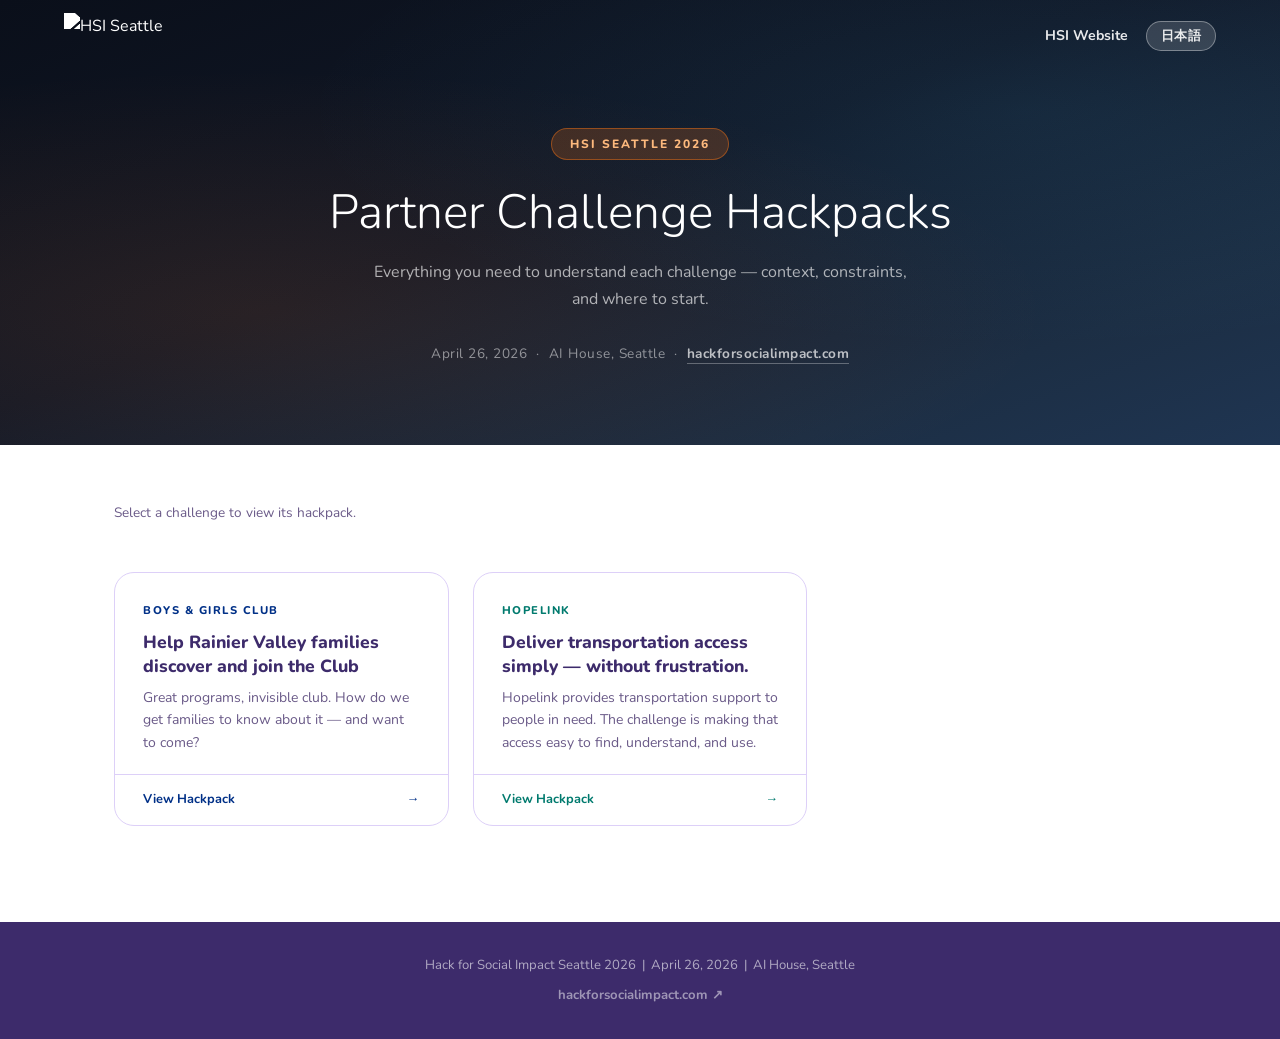
==== index.html @ 0d3e87d2 "Fix lang span visibility in card footer overridden by span selector Co-Authored-By: Claude Sonnet 4." ====
<!DOCTYPE html>
<html lang="en">
<head>
  <meta charset="UTF-8">
  <meta name="viewport" content="width=device-width, initial-scale=1.0">
  <title>Hackpacks | HSI Seattle 2026</title>
  <meta name="description" content="Hack for Social Impact Seattle 2026 — Partner challenge hackpacks.">
  <link rel="preconnect" href="https://fonts.googleapis.com">
  <link rel="preconnect" href="https://fonts.gstatic.com" crossorigin>
  <link href="https://fonts.googleapis.com/css2?family=Nunito:wght@300;400;700;800&display=swap" rel="stylesheet">
  <link rel="stylesheet" href="css/style.css">
  <style>
    .top-hero {
      background: linear-gradient(160deg, #0A0F1A 0%, #111827 45%, #1C2E44 80%, #1F3552 100%);
      padding: calc(var(--nav-height) + 56px) 24px 80px;
      text-align: center;
      position: relative;
      overflow: hidden;
    }
    .top-hero::before {
      content: '';
      position: absolute; inset: 0;
      background:
        radial-gradient(ellipse at 20% 70%, rgba(249,115,22,0.1) 0%, transparent 55%),
        radial-gradient(ellipse at 80% 25%, rgba(56,189,248,0.08) 0%, transparent 50%);
    }
    .top-hero-inner { position: relative; z-index: 1; max-width: 720px; margin: 0 auto; }
    .top-hero-label {
      display: inline-block;
      padding: 5px 18px;
      background: rgba(249,115,22,0.2);
      border: 1px solid rgba(249,115,22,0.45);
      border-radius: 40px;
      font-size: 0.75rem; font-weight: 800; letter-spacing: 2px; text-transform: uppercase;
      color: #FDB97D; margin-bottom: 20px;
    }
    .top-hero-title {
      font-size: clamp(1.8rem, 5vw, 3rem);
      font-weight: 300; color: #fff; line-height: 1.35; margin-bottom: 14px;
    }
    .top-hero-sub {
      font-size: 1rem; color: rgba(255,255,255,0.65); max-width: 560px; margin: 0 auto 28px;
      line-height: 1.7;
    }
    .top-hero-meta {
      font-size: 0.85rem; color: rgba(255,255,255,0.5); letter-spacing: 0.5px;
    }
    .top-hero-meta a {
      color: rgba(255,255,255,0.7); font-weight: 700; border-bottom: 1px solid rgba(255,255,255,0.3);
      transition: color 0.2s;
    }
    .top-hero-meta a:hover { color: #fff; }

    /* Challenge cards */
    .challenge-grid {
      display: grid;
      grid-template-columns: repeat(auto-fill, minmax(300px, 1fr));
      gap: 24px;
      margin-top: 48px;
    }
    .challenge-card {
      display: block;
      border: 1px solid var(--color-border);
      border-radius: var(--radius-lg);
      overflow: hidden;
      background: var(--color-bg);
      text-decoration: none;
      transition: transform 0.2s, box-shadow 0.2s;
    }
    .challenge-card:hover {
      transform: translateY(-4px);
      box-shadow: 0 12px 32px rgba(0,0,0,0.1);
    }
    .challenge-card-header {
      padding: 28px 28px 20px;
      border-bottom: 1px solid var(--color-border);
    }
    .challenge-card-org {
      font-size: 0.7rem; font-weight: 800; letter-spacing: 1.5px; text-transform: uppercase;
      margin-bottom: 10px;
    }
    .challenge-card-title {
      font-size: 1.1rem; font-weight: 800; color: var(--color-primary-dark); line-height: 1.4;
      margin-bottom: 8px;
    }
    .challenge-card-desc {
      font-size: 0.875rem; color: var(--color-text-muted); line-height: 1.6;
    }
    .challenge-card-footer {
      padding: 14px 28px;
      display: flex; align-items: center; justify-content: space-between;
      font-size: 0.8rem; font-weight: 700; color: var(--color-primary);
    }
    .challenge-card-footer .arrow { transition: transform 0.2s; display: inline-block; }
    .challenge-card:hover .challenge-card-footer .arrow { transform: translateX(4px); }

    /* Lang */
    .lang-en, .lang-ja { display: none; }
    html[lang="en"] .lang-en { display: inline; }
    html[lang="ja"] .lang-ja { display: inline; }

    @media (max-width: 600px) {
      .challenge-grid { grid-template-columns: 1fr; }
    }
  </style>
</head>
<body>

  <nav id="navbar" class="scrolled">
    <div class="nav-container">
      <a href="https://www.hackforsocialimpact.com/" target="_blank" rel="noopener" class="nav-logo">
        <img src="https://www.hackforsocialimpact.com/hsi-logo.gif" alt="HSI Seattle" class="nav-logo-img">
      </a>
      <button class="hamburger" id="hamburger" aria-label="Toggle menu" aria-expanded="false">
        <span></span><span></span><span></span>
      </button>
      <ul class="nav-menu" id="nav-menu">
        <li><a href="https://www.hackforsocialimpact.com/" target="_blank" rel="noopener" class="nav-link"><span class="lang-en">HSI Website</span><span class="lang-ja">HSI公式サイト</span></a></li>
        <li><button class="lang-btn" id="lang-btn" aria-label="Switch language"><span class="lang-en">日本語</span><span class="lang-ja">English</span></button></li>
      </ul>
    </div>
  </nav>

  <section class="top-hero">
    <div class="top-hero-inner">
      <div class="top-hero-label">HSI Seattle 2026</div>
      <h1 class="top-hero-title">
        <span class="lang-en">Partner Challenge Hackpacks</span>
        <span class="lang-ja">パートナーチャレンジ ハックパック</span>
      </h1>
      <p class="top-hero-sub">
        <span class="lang-en">Everything you need to understand each challenge — context, constraints, and where to start.</span>
        <span class="lang-ja">各チャレンジを理解するために必要な情報——背景・制約・どこから始めるか。</span>
      </p>
      <p class="top-hero-meta">
        April 26, 2026 &nbsp;·&nbsp; AI House, Seattle &nbsp;·&nbsp;
        <a href="https://www.hackforsocialimpact.com/" target="_blank" rel="noopener">hackforsocialimpact.com</a>
      </p>
    </div>
  </section>

  <main>
    <div class="container" style="padding-top:56px; padding-bottom:96px;">

      <p style="font-size:0.85rem; color:var(--color-text-muted); margin-bottom:4px;">
        <span class="lang-en">Select a challenge to view its hackpack.</span>
        <span class="lang-ja">チャレンジを選んでハックパックを確認してください。</span>
      </p>

      <div class="challenge-grid">

        <!-- BGC -->
        <a href="./bgc-v2/" class="challenge-card">
          <div class="challenge-card-header">
            <div class="challenge-card-org" style="color:#003087;">
              <span class="lang-en">Boys &amp; Girls Club</span><span class="lang-ja">Boys &amp; Girls Club</span>
            </div>
            <div class="challenge-card-title">
              <span class="lang-en">Help Rainier Valley families discover and join the Club</span>
              <span class="lang-ja">Rainier Valley の家族がクラブを見つけ、最初の一歩を踏み出せるように</span>
            </div>
            <p class="challenge-card-desc">
              <span class="lang-en">Great programs, invisible club. How do we get families to know about it — and want to come?</span>
              <span class="lang-ja">良いプログラムがある、でも知られていない。どうしたら知ってもらえる？行きたいと思ってもらえる？</span>
            </p>
          </div>
          <div class="challenge-card-footer" style="color:#003087;">
            <span class="lang-en">View Hackpack</span><span class="lang-ja">ハックパックを見る</span>
            <span class="arrow">→</span>
          </div>
        </a>

        <!-- Hopelink -->
        <a href="./hopelink/" class="challenge-card">
          <div class="challenge-card-header">
            <div class="challenge-card-org" style="color:#007A6E;">
              <span class="lang-en">Hopelink</span><span class="lang-ja">Hopelink</span>
            </div>
            <div class="challenge-card-title">
              <span class="lang-en">Deliver transportation access simply — without frustration.</span>
              <span class="lang-ja">交通支援をシンプルに——ストレスなく届ける。</span>
            </div>
            <p class="challenge-card-desc">
              <span class="lang-en">Hopelink provides transportation support to people in need. The challenge is making that access easy to find, understand, and use.</span>
              <span class="lang-ja">Hopelinkは必要な人に交通支援を提供している。その支援を、見つけやすく・わかりやすく・使いやすくすること。</span>
            </p>
          </div>
          <div class="challenge-card-footer" style="color:#007A6E;">
            <span class="lang-en">View Hackpack</span><span class="lang-ja">ハックパックを見る</span>
            <span class="arrow">→</span>
          </div>
        </a>

      </div>
    </div>
  </main>

  <footer style="background:var(--color-primary-dark); color:rgba(255,255,255,0.6); text-align:center; padding:32px 24px; font-size:0.82rem;">
    <p>Hack for Social Impact Seattle 2026 &nbsp;|&nbsp; April 26, 2026 &nbsp;|&nbsp; AI House, Seattle</p>
    <p style="margin-top:8px;">
      <a href="https://www.hackforsocialimpact.com/" target="_blank" rel="noopener" style="color:rgba(255,255,255,0.5); font-weight:700;">hackforsocialimpact.com ↗</a>
    </p>
  </footer>

  <script src="js/main.js"></script>
</body>
</html>
---- css/style.css ----
/* ==============================================
   CSS Custom Properties — Design ⑦ colors + ④ typography
   ============================================== */
:root {
  /* Colors */
  --color-primary:       #6248A8;
  --color-primary-dark:  #3D2B6B;
  --color-primary-light: #8A72C8;
  --color-accent:        #F07060;
  --color-accent-dark:   #D45848;
  --color-bg:            #FFFFFF;
  --color-bg-alt:        #F8F5FF;
  --color-text:          #2A1F44;
  --color-text-muted:    #6A5A88;
  --color-border:        #DDD0F8;

  /* Typography */
  --font-body:    'Nunito', sans-serif;
  --font-display: 'Nunito', sans-serif;

  /* Radii */
  --radius:    10px;
  --radius-lg: 20px;
  --radius-xl: 28px;

  /* Shadows */
  --shadow-sm: 0 2px 12px rgba(98, 72, 168, 0.1);
  --shadow-md: 0 6px 24px rgba(98, 72, 168, 0.18);
  --shadow-lg: 0 14px 48px rgba(98, 72, 168, 0.26);

  /* Layout */
  --nav-height: 72px;
  --transition: 0.25s ease;
}

/* ==============================================
   Reset & Base
   ============================================== */
*, *::before, *::after {
  box-sizing: border-box;
  margin: 0;
  padding: 0;
}

html {
  scroll-behavior: smooth;
  font-size: 16px;
}

body {
  font-family: var(--font-body);
  color: var(--color-text);
  background: var(--color-bg);
  line-height: 1.7;
  -webkit-font-smoothing: antialiased;
}

img { max-width: 100%; display: block; }

a {
  color: var(--color-primary);
  text-decoration: none;
  transition: color var(--transition);
}
a:hover { color: var(--color-primary-dark); }
ul { list-style: none; }

/* ==============================================
   Scroll Animations (Intersection Observer)
   ============================================== */
[data-animate] {
  opacity: 0;
  transform: translateY(28px);
  transition: opacity 0.65s ease, transform 0.65s ease;
}
[data-animate].visible {
  opacity: 1;
  transform: translateY(0);
}
[data-animate][data-animate-delay="1"] { transition-delay: 0.10s; }
[data-animate][data-animate-delay="2"] { transition-delay: 0.20s; }
[data-animate][data-animate-delay="3"] { transition-delay: 0.30s; }
[data-animate][data-animate-delay="4"] { transition-delay: 0.40s; }

/* Hero stagger */
.hero-badge  { animation: slideDown  0.7s ease 0.1s both; }
.hero-date   { animation: fadeUp     0.7s ease 0.35s both; }
.hero-title  { animation: fadeUp     0.8s ease 0.55s both; }
.hero-cta    { animation: fadeUp     0.7s ease 0.8s both; }

@keyframes slideDown {
  from { opacity: 0; transform: translateY(-16px); }
  to   { opacity: 1; transform: translateY(0); }
}
@keyframes fadeUp {
  from { opacity: 0; transform: translateY(20px); }
  to   { opacity: 1; transform: translateY(0); }
}

/* ==============================================
   Layout Utilities
   ============================================== */
.container {
  width: 100%;
  max-width: 1100px;
  margin: 0 auto;
  padding: 0 24px;
}

.section { padding: 88px 0; }
.section--alt { background: var(--color-bg-alt); }

.section-title {
  font-family: var(--font-display);
  font-size: clamp(1.8rem, 4vw, 2.5rem);
  font-weight: 800;
  color: var(--color-primary-dark);
  margin-bottom: 12px;
  text-align: center;
}

.section-subtitle {
  text-align: center;
  color: var(--color-text-muted);
  margin-bottom: 52px;
  font-size: 1.05rem;
}

.section-title + .cards-grid,
.section-title + .involve-grid,
.section-title + .participants-grid {
  margin-top: 52px;
}

/* ==============================================
   Buttons
   ============================================== */
.btn {
  display: inline-block;
  padding: 12px 28px;
  border-radius: var(--radius);
  font-family: var(--font-body);
  font-weight: 800;
  font-size: 0.9rem;
  letter-spacing: 0.4px;
  cursor: pointer;
  border: 2px solid transparent;
  transition: background var(--transition), color var(--transition),
              transform var(--transition), box-shadow var(--transition);
}

.btn-primary {
  background: var(--color-primary);
  color: #fff;
  border-color: var(--color-primary);
}
.btn-primary:hover {
  background: var(--color-primary-dark);
  border-color: var(--color-primary-dark);
  color: #fff;
  transform: translateY(-2px);
  box-shadow: var(--shadow-md);
}

.btn-accent {
  background: var(--color-accent);
  color: #fff;
  border-color: var(--color-accent);
}
.btn-accent:hover {
  background: var(--color-accent-dark);
  border-color: var(--color-accent-dark);
  color: #fff;
  transform: translateY(-2px);
  box-shadow: 0 6px 24px rgba(240, 112, 96, 0.3);
}

.btn-outline {
  background: transparent;
  color: var(--color-primary);
  border-color: var(--color-primary);
}
.btn-outline:hover {
  background: var(--color-primary);
  color: #fff;
  transform: translateY(-2px);
  box-shadow: var(--shadow-sm);
}

.btn--full { width: 100%; text-align: center; }

.btn-coming-soon {
  background: rgba(255, 255, 255, 0.12);
  color: rgba(255, 255, 255, 0.5);
  border: 2px solid rgba(255, 255, 255, 0.2);
  cursor: not-allowed;
  font-family: var(--font-body);
  font-weight: 800;
  font-size: 0.9rem;
  padding: 12px 32px;
  border-radius: var(--radius);
  letter-spacing: 2px;
  text-transform: uppercase;
}
.btn-coming-soon:hover {
  background: rgba(255, 255, 255, 0.12);
  color: rgba(255, 255, 255, 0.5);
  transform: none;
  box-shadow: none;
}

/* ==============================================
   Navigation
   ============================================== */
#navbar {
  position: fixed;
  top: 0; left: 0; right: 0;
  z-index: 1000;
  height: var(--nav-height);
  background: transparent;
  transition: background var(--transition), box-shadow var(--transition),
              backdrop-filter var(--transition);
}

#navbar.scrolled {
  background: rgba(255, 255, 255, 0.95);
  backdrop-filter: blur(12px);
  -webkit-backdrop-filter: blur(12px);
  box-shadow: var(--shadow-sm);
}

.nav-container {
  display: flex;
  align-items: center;
  justify-content: space-between;
  height: 100%;
  max-width: 1200px;
  margin: 0 auto;
  padding: 0 24px;
}

.nav-logo {
  display: flex;
  align-items: center;
  flex-shrink: 0;
}

.nav-logo-img {
  height: 46px;
  width: auto;
  display: block;
  object-fit: contain;
  filter: brightness(0) invert(1);
  transition: filter var(--transition);
}
#navbar.scrolled .nav-logo-img { filter: none; }

/* Footer logo */
.footer-logo-img {
  height: 56px;
  width: auto;
  display: block;
  margin: 0 auto 12px;
  object-fit: contain;
  filter: brightness(0) invert(1);
  opacity: 0.85;
}

.nav-menu {
  display: flex;
  gap: 4px;
  align-items: center;
}

.nav-link {
  padding: 6px 14px;
  font-size: 0.88rem;
  font-weight: 700;
  color: rgba(255, 255, 255, 0.9);
  border-radius: 8px;
  transition: background var(--transition), color var(--transition);
}
.nav-link:hover {
  background: rgba(255, 255, 255, 0.15);
  color: #fff;
}
#navbar.scrolled .nav-link { color: var(--color-text-muted); }
#navbar.scrolled .nav-link:hover {
  background: var(--color-bg-alt);
  color: var(--color-primary);
}

/* Language Switcher Button */
.lang-btn {
  padding: 5px 14px;
  font-family: var(--font-body);
  font-size: 0.8rem;
  font-weight: 800;
  letter-spacing: 0.4px;
  background: rgba(255, 255, 255, 0.15);
  color: rgba(255, 255, 255, 0.9);
  border: 1px solid rgba(255, 255, 255, 0.35);
  border-radius: 20px;
  cursor: pointer;
  transition: background var(--transition), color var(--transition), border-color var(--transition);
  white-space: nowrap;
}
.lang-btn:hover {
  background: rgba(255, 255, 255, 0.28);
  color: #fff;
}
#navbar.scrolled .lang-btn {
  background: var(--color-bg-alt);
  color: var(--color-primary);
  border-color: var(--color-border);
}
#navbar.scrolled .lang-btn:hover {
  background: var(--color-primary);
  color: #fff;
  border-color: var(--color-primary);
}

/* Hamburger */
.hamburger {
  display: none;
  flex-direction: column;
  gap: 5px;
  background: none;
  border: none;
  cursor: pointer;
  padding: 4px;
}
.hamburger span {
  display: block;
  width: 24px; height: 2px;
  background: #fff;
  border-radius: 2px;
  transition: transform var(--transition), opacity var(--transition);
}
#navbar.scrolled .hamburger span { background: var(--color-primary-dark); }
.hamburger.active span:nth-child(1) { transform: translateY(7px) rotate(45deg); }
.hamburger.active span:nth-child(2) { opacity: 0; }
.hamburger.active span:nth-child(3) { transform: translateY(-7px) rotate(-45deg); }

/* ==============================================
   Hero — Seattle Night Sky
   ============================================== */
#hero {
  position: relative;
  min-height: 100vh;
  display: flex;
  align-items: center;
  justify-content: center;
  text-align: center;
  background: linear-gradient(160deg, #1A0A38 0%, #3D2B6B 40%, #6248A8 75%, #8A72C8 100%);
  padding: var(--nav-height) 24px 100px;
  overflow: hidden;
}

/* Subtle radial glow */
#hero::before {
  content: '';
  position: absolute; inset: 0;
  background:
    radial-gradient(ellipse at 25% 60%, rgba(240,112,96,0.12) 0%, transparent 55%),
    radial-gradient(ellipse at 75% 30%, rgba(138,114,200,0.2) 0%, transparent 50%);
}

/* Rain */
.hero-rain {
  position: absolute; inset: 0;
  overflow: hidden;
  pointer-events: none;
  z-index: 0;
}

/* Mountains silhouette (SVG injected by JS) */
.hero-mountains {
  position: absolute;
  bottom: 0; left: 0; right: 0;
  pointer-events: none;
  z-index: 1;
  line-height: 0;
}

.hero-content {
  position: relative;
  z-index: 2;
  max-width: 780px;
}

.hero-badge {
  display: inline-block;
  padding: 6px 18px;
  background: rgba(240, 112, 96, 0.25);
  border: 1px solid rgba(240, 112, 96, 0.5);
  border-radius: 40px;
  font-size: 0.78rem;
  font-weight: 800;
  letter-spacing: 2px;
  text-transform: uppercase;
  color: #FFB8AE;
  margin-bottom: 20px;
}

.hero-event-date {
  font-size: 1rem;
  font-weight: 700;
  letter-spacing: 1.5px;
  color: rgba(255, 255, 255, 0.75);
  margin-bottom: 20px;
}

.hero-title {
  font-family: var(--font-display);
  font-weight: 300;
  font-size: clamp(1.7rem, 4.5vw, 3rem);
  color: #fff;
  line-height: 1.45;
  margin-bottom: 40px;
}

/* ==============================================
   Who Can Join?
   ============================================== */
.participants-strip { background: var(--color-bg); }

.participants-grid {
  display: grid;
  grid-template-columns: repeat(3, 1fr);
  gap: 24px;
}

.participant-item {
  display: flex;
  flex-direction: column;
  align-items: center;
  text-align: center;
  padding: 36px 24px;
  border: 1px solid var(--color-border);
  border-radius: var(--radius-lg);
  background: var(--color-bg-alt);
  transition: transform var(--transition), box-shadow var(--transition),
              border-color var(--transition);
}
.participant-item:hover {
  transform: translateY(-6px);
  box-shadow: var(--shadow-md);
  border-color: var(--color-primary-light);
}

.participant-icon {
  font-size: 2.8rem;
  margin-bottom: 14px;
}
.participant-item h3 {
  font-size: 1.05rem;
  font-weight: 800;
  color: var(--color-primary-dark);
  margin-bottom: 10px;
}
.participant-item p {
  font-size: 0.9rem;
  color: var(--color-text-muted);
  line-height: 1.65;
}

/* ==============================================
   Concept Cards
   ============================================== */
.cards-grid {
  display: grid;
  grid-template-columns: repeat(auto-fit, minmax(230px, 1fr));
  gap: 24px;
}

.card {
  background: var(--color-bg);
  border: 1px solid var(--color-border);
  border-radius: var(--radius-lg);
  padding: 32px 24px;
  text-align: center;
  border-left: 3px solid transparent;
  transition: transform var(--transition), box-shadow var(--transition),
              border-color var(--transition);
}
.card:hover {
  transform: translateY(-8px);
  box-shadow: var(--shadow-lg);
  border-left-color: var(--color-accent);
}

.card-icon { font-size: 2.4rem; margin-bottom: 16px; }
.card-title {
  font-size: 1.05rem;
  font-weight: 800;
  color: var(--color-primary-dark);
  margin-bottom: 10px;
}
.card-text {
  font-size: 0.9rem;
  color: var(--color-text-muted);
  line-height: 1.65;
}

/* ==============================================
   About Us
   ============================================== */
.about-grid {
  display: grid;
  grid-template-columns: 1fr auto;
  gap: 64px;
  align-items: center;
}
.about-text .section-title { text-align: left; margin-bottom: 24px; }
.about-text p {
  color: var(--color-text-muted);
  margin-bottom: 16px;
  font-size: 1rem;
}

.about-visual {
  display: flex;
  flex-direction: column;
  gap: 24px;
}
.about-stat {
  display: flex;
  flex-direction: column;
  align-items: center;
  background: var(--color-bg);
  border: 1px solid var(--color-border);
  border-radius: var(--radius-lg);
  padding: 24px 32px;
  box-shadow: var(--shadow-sm);
}
.stat-number {
  font-family: var(--font-display);
  font-size: 3rem;
  font-weight: 800;
  color: var(--color-accent);
  line-height: 1;
}
.stat-label {
  font-size: 0.8rem;
  font-weight: 700;
  letter-spacing: 1.5px;
  text-transform: uppercase;
  color: var(--color-text-muted);
  margin-top: 4px;
}

/* ==============================================
   Get Involved
   ============================================== */
.involve-grid {
  display: grid;
  grid-template-columns: repeat(3, 1fr);
  gap: 24px;
  margin-top: 52px;
}

.involve-card {
  background: var(--color-bg);
  border: 1px solid var(--color-border);
  border-radius: var(--radius-lg);
  padding: 36px 28px;
  text-align: center;
  display: flex;
  flex-direction: column;
  gap: 12px;
  transition: transform var(--transition), box-shadow var(--transition);
}
.involve-card:hover {
  transform: translateY(-5px);
  box-shadow: var(--shadow-md);
}

.involve-card--featured {
  border-color: var(--color-primary);
  background: linear-gradient(160deg, #fff 60%, var(--color-bg-alt));
  position: relative;
}
.involve-card--featured::before {
  content: 'Featured';
  position: absolute;
  top: -1px; right: 20px;
  background: var(--color-accent);
  color: #fff;
  font-size: 0.7rem;
  font-weight: 800;
  letter-spacing: 1px;
  text-transform: uppercase;
  padding: 4px 10px;
  border-radius: 0 0 var(--radius) var(--radius);
}

.involve-icon { font-size: 2.6rem; }
.involve-card h3 {
  font-size: 1.15rem;
  font-weight: 800;
  color: var(--color-primary-dark);
}
.involve-card p {
  font-size: 0.9rem;
  color: var(--color-text-muted);
  line-height: 1.65;
  flex: 1;
}

/* ==============================================
   Modal
   ============================================== */
.modal-overlay {
  position: fixed;
  inset: 0;
  z-index: 2000;
  background: rgba(61, 43, 107, 0.55);
  backdrop-filter: blur(6px);
  -webkit-backdrop-filter: blur(6px);
  display: flex;
  align-items: center;
  justify-content: center;
  padding: 24px;
  opacity: 0;
  pointer-events: none;
  transition: opacity 0.3s ease;
}
.modal-overlay.open {
  opacity: 1;
  pointer-events: all;
}

.modal-box {
  background: var(--color-bg);
  border-radius: var(--radius-xl);
  padding: 40px;
  max-width: 500px;
  width: 100%;
  position: relative;
  transform: translateY(24px) scale(0.97);
  transition: transform 0.3s ease;
  max-height: 90vh;
  overflow-y: auto;
}
.modal-overlay.open .modal-box {
  transform: translateY(0) scale(1);
}

.modal-close {
  position: absolute;
  top: 16px; right: 16px;
  width: 32px; height: 32px;
  border-radius: 50%;
  border: none;
  background: var(--color-bg-alt);
  color: var(--color-text-muted);
  font-size: 1.1rem;
  cursor: pointer;
  display: flex;
  align-items: center;
  justify-content: center;
  transition: background var(--transition), color var(--transition);
}
.modal-close:hover {
  background: var(--color-primary);
  color: #fff;
}

.modal-icon {
  font-size: 2.4rem;
  margin-bottom: 12px;
  text-align: center;
}
.modal-title {
  font-size: 1.5rem;
  font-weight: 800;
  color: var(--color-primary-dark);
  margin-bottom: 6px;
  text-align: center;
}
.modal-subtitle {
  font-size: 0.9rem;
  color: var(--color-text-muted);
  text-align: center;
  margin-bottom: 28px;
}

.modal-form {
  display: flex;
  flex-direction: column;
  gap: 16px;
}

/* ==============================================
   Contact
   ============================================== */
.contact-grid {
  display: grid;
  grid-template-columns: 1fr 300px;
  gap: 48px;
  align-items: start;
}

.contact-form {
  display: flex;
  flex-direction: column;
  gap: 20px;
}

.form-group {
  display: flex;
  flex-direction: column;
  gap: 6px;
}
.form-group label {
  font-size: 0.84rem;
  font-weight: 700;
  color: var(--color-text);
  letter-spacing: 0.3px;
}
.form-group input,
.form-group textarea,
.form-group select {
  width: 100%;
  padding: 12px 16px;
  border: 1.5px solid var(--color-border);
  border-radius: var(--radius);
  font-family: var(--font-body);
  font-size: 0.95rem;
  color: var(--color-text);
  background: var(--color-bg);
  transition: border-color var(--transition), box-shadow var(--transition);
  resize: vertical;
}
.form-group input:focus,
.form-group textarea:focus,
.form-group select:focus {
  outline: none;
  border-color: var(--color-primary);
  box-shadow: 0 0 0 3px rgba(98, 72, 168, 0.12);
}

.contact-info {
  display: flex;
  flex-direction: column;
  gap: 20px;
  padding-top: 8px;
}
.contact-item {
  display: flex;
  align-items: center;
  gap: 12px;
  font-size: 0.95rem;
  color: var(--color-text-muted);
}
.contact-icon { font-size: 1.2rem; flex-shrink: 0; }

.contact-social { display: flex; gap: 12px; margin-top: 8px; }
.social-link {
  display: flex;
  align-items: center;
  justify-content: center;
  width: 40px; height: 40px;
  border-radius: 50%;
  border: 1px solid var(--color-border);
  color: var(--color-text-muted);
  transition: background var(--transition), color var(--transition), border-color var(--transition);
}
.social-link:hover {
  background: var(--color-accent);
  color: #fff;
  border-color: var(--color-accent);
}

/* ==============================================
   Footer
   ============================================== */
footer {
  background: var(--color-primary-dark);
  color: rgba(255, 255, 255, 0.65);
  padding: 44px 0;
  text-align: center;
}
.footer-copy { font-size: 0.85rem; }

/* ==============================================
   Responsive — Tablet
   ============================================== */
@media (max-width: 900px) {
  .about-grid {
    grid-template-columns: 1fr;
    gap: 40px;
  }
  .about-visual {
    flex-direction: row;
    justify-content: center;
  }
  .contact-grid { grid-template-columns: 1fr; }
}

/* ==============================================
   Responsive — Mobile
   ============================================== */
@media (max-width: 768px) {
  :root { --nav-height: 64px; }

  .hamburger { display: flex; }

  .nav-menu {
    position: fixed;
    top: var(--nav-height); left: 0; right: 0;
    background: rgba(26, 10, 56, 0.97);
    backdrop-filter: blur(12px);
    flex-direction: column;
    gap: 0;
    padding: 16px 0;
    transform: translateY(-110%);
    transition: transform 0.3s ease;
  }
  .nav-menu.open { transform: translateY(0); }

  .nav-link {
    display: block;
    padding: 14px 24px;
    color: rgba(255, 255, 255, 0.85);
    border-radius: 0;
    width: 100%;
  }
  .nav-link:hover {
    background: rgba(255,255,255,0.08);
    color: #fff;
  }
  #navbar.scrolled .nav-link { color: rgba(255, 255, 255, 0.85); }
  #navbar.scrolled .nav-link:hover { background: rgba(255,255,255,0.08); color: #fff; }

  .lang-btn {
    width: calc(100% - 48px);
    margin: 8px 24px 4px;
    text-align: center;
  }

  .hero-title { font-size: 1.65rem; }

  .cards-grid      { grid-template-columns: 1fr; }
  .involve-grid    { grid-template-columns: 1fr; }
  .participants-grid { grid-template-columns: 1fr; }

  .section { padding: 64px 0; }
  .about-text .section-title { text-align: center; }

  .modal-box { padding: 28px 24px; }
}
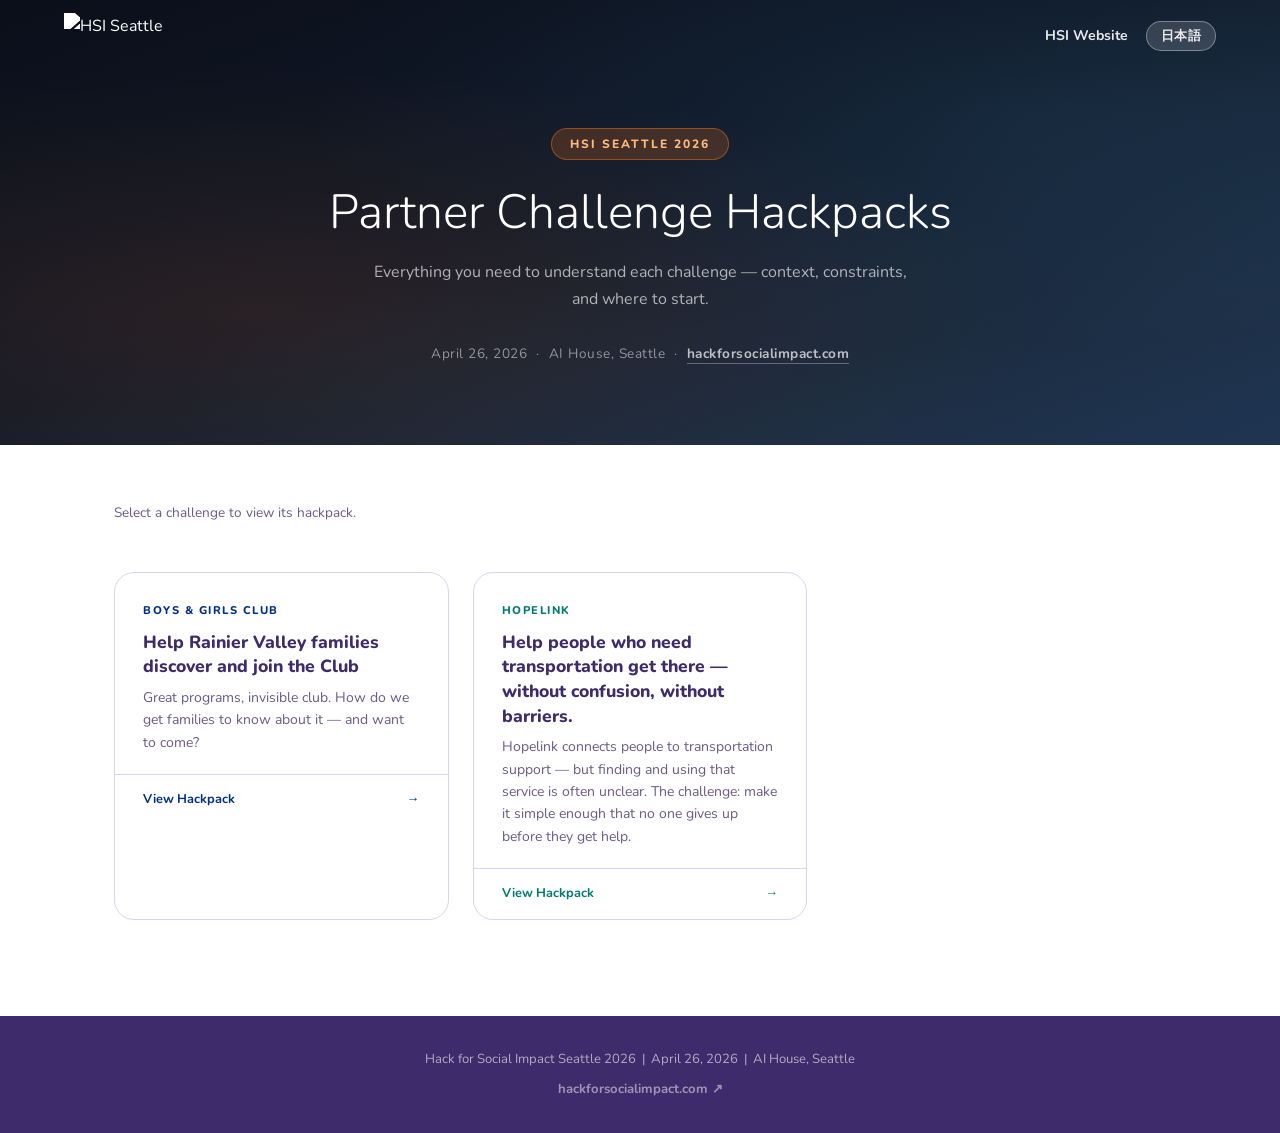
==== commit 98c6828e: "Update Hopelink card description to focus on transportation access challenge Co-Authored-By: Claude " ====
--- a/index.html
+++ b/index.html
@@ -177,12 +177,12 @@
               <span class="lang-en">Hopelink</span><span class="lang-ja">Hopelink</span>
             </div>
             <div class="challenge-card-title">
-              <span class="lang-en">Deliver transportation access simply — without frustration.</span>
-              <span class="lang-ja">交通支援をシンプルに——ストレスなく届ける。</span>
+              <span class="lang-en">Help people who need transportation get there — without confusion, without barriers.</span>
+              <span class="lang-ja">移動手段を必要とする人が、迷わず・かんたんにサービスを利用できるように。</span>
             </div>
             <p class="challenge-card-desc">
-              <span class="lang-en">Hopelink provides transportation support to people in need. The challenge is making that access easy to find, understand, and use.</span>
-              <span class="lang-ja">Hopelinkは必要な人に交通支援を提供している。その支援を、見つけやすく・わかりやすく・使いやすくすること。</span>
+              <span class="lang-en">Hopelink connects people to transportation support — but finding and using that service is often unclear. The challenge: make it simple enough that no one gives up before they get help.</span>
+              <span class="lang-ja">Hopelinkは移動支援を提供しているが、そのサービスにたどり着くまでが難しい。「助けを求める前にあきらめてしまう人をなくす」ことが、このチャレンジの核心。</span>
             </p>
           </div>
           <div class="challenge-card-footer" style="color:#007A6E;">
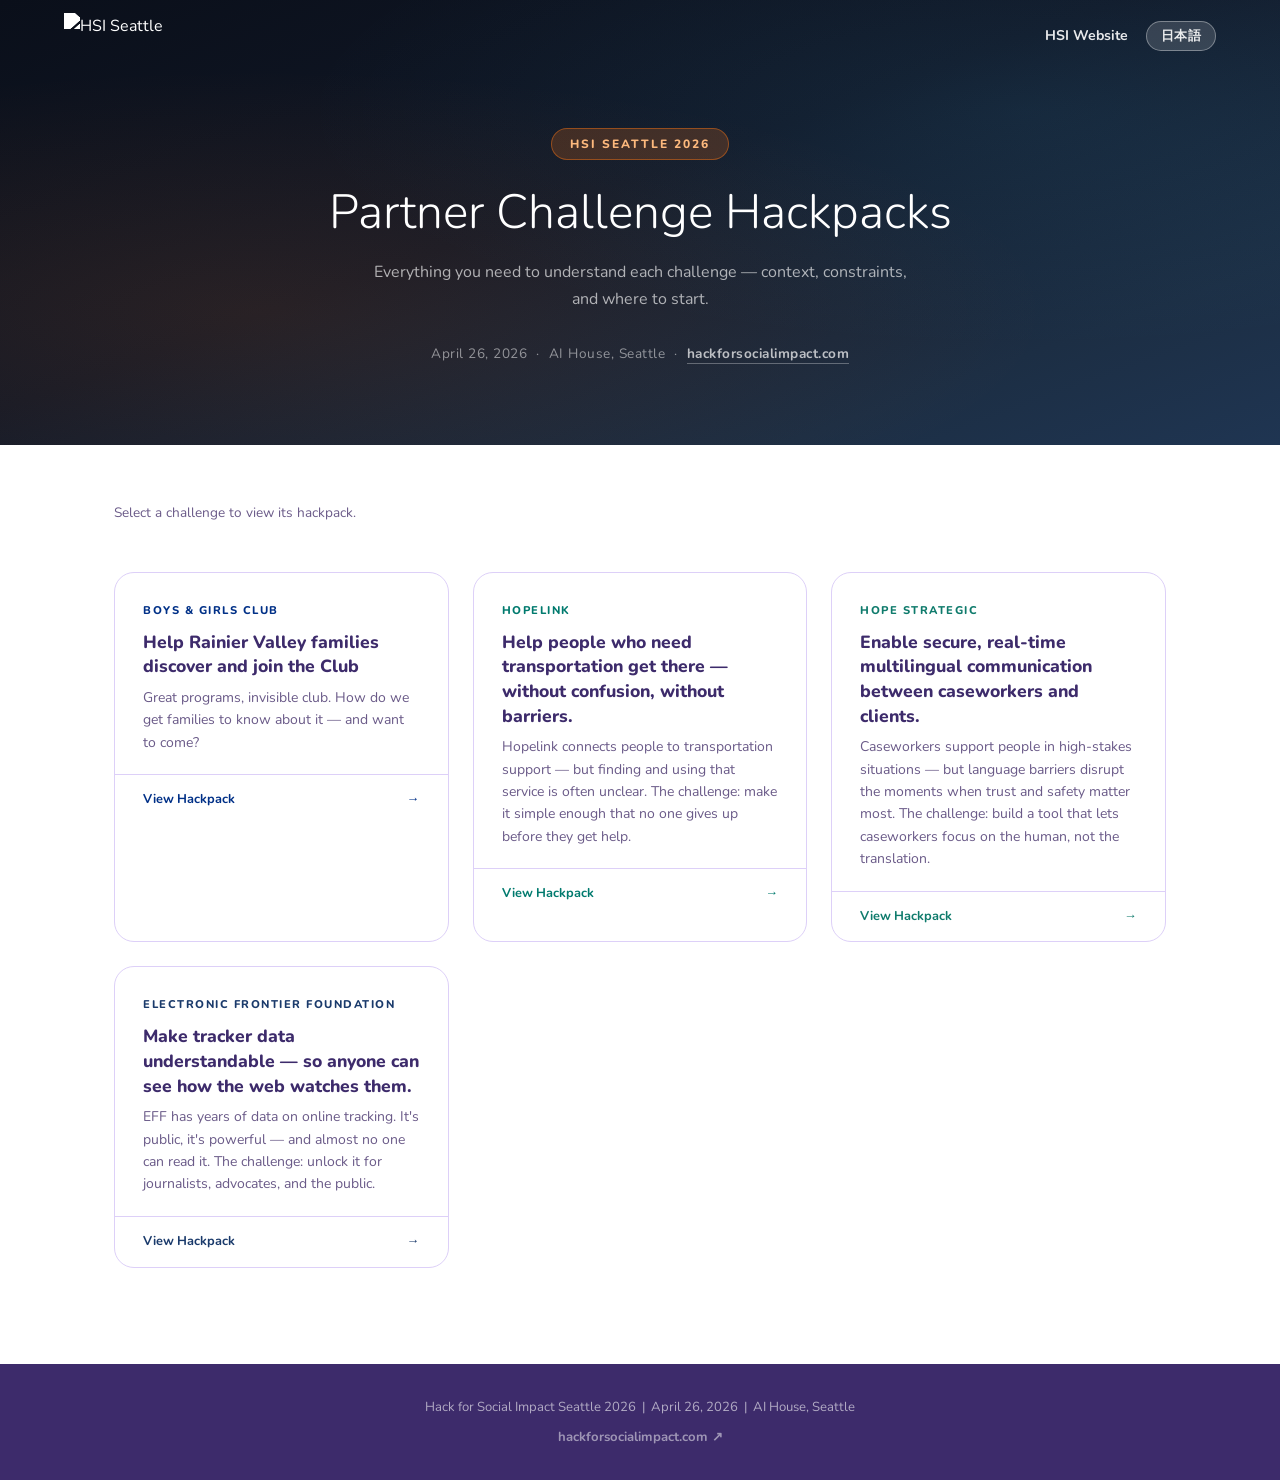
==== commit 32e65280: "add EFF and Hope Strategic hackpack pages - eff/index.html: new hackpack page for Electronic Frontie" ====
--- a/index.html
+++ b/index.html
@@ -191,6 +191,48 @@
           </div>
         </a>
 
+        <!-- Casework -->
+        <a href="./casework/" class="challenge-card">
+          <div class="challenge-card-header">
+            <div class="challenge-card-org" style="color:#0F7B6C;">
+              Hope Strategic
+            </div>
+            <div class="challenge-card-title">
+              <span class="lang-en">Enable secure, real-time multilingual communication between caseworkers and clients.</span>
+              <span class="lang-ja">ケースワーカーとクライアント間の、安全でリアルタイムな多言語コミュニケーションを実現する。</span>
+            </div>
+            <p class="challenge-card-desc">
+              <span class="lang-en">Caseworkers support people in high-stakes situations — but language barriers disrupt the moments when trust and safety matter most. The challenge: build a tool that lets caseworkers focus on the human, not the translation.</span>
+              <span class="lang-ja">ケースワーカーは重要な場面で人々を支援するが、言語の壁が信頼と安全が最も重要な瞬間を妨げる。チャレンジ：翻訳ではなく人間に集中できるツールを作る。</span>
+            </p>
+          </div>
+          <div class="challenge-card-footer" style="color:#0F7B6C;">
+            <span class="lang-en">View Hackpack</span><span class="lang-ja">ハックパックを見る</span>
+            <span class="arrow">→</span>
+          </div>
+        </a>
+
+        <!-- EFF -->
+        <a href="./eff/" class="challenge-card">
+          <div class="challenge-card-header">
+            <div class="challenge-card-org" style="color:#1A3A6B;">
+              <span class="lang-en">Electronic Frontier Foundation</span><span class="lang-ja">Electronic Frontier Foundation</span>
+            </div>
+            <div class="challenge-card-title">
+              <span class="lang-en">Make tracker data understandable — so anyone can see how the web watches them.</span>
+              <span class="lang-ja">トラッカーデータを誰でも理解できる形に——ウェブがどう監視しているかを可視化する。</span>
+            </div>
+            <p class="challenge-card-desc">
+              <span class="lang-en">EFF has years of data on online tracking. It's public, it's powerful — and almost no one can read it. The challenge: unlock it for journalists, advocates, and the public.</span>
+              <span class="lang-ja">EFFはオンライントラッキングのデータを持っている。公開されていて、価値がある——でもほぼ誰も読めない。チャレンジ：ジャーナリスト・アドボケート・一般市民に届けよう。</span>
+            </p>
+          </div>
+          <div class="challenge-card-footer" style="color:#1A3A6B;">
+            <span class="lang-en">View Hackpack</span><span class="lang-ja">ハックパックを見る</span>
+            <span class="arrow">→</span>
+          </div>
+        </a>
+
       </div>
     </div>
   </main>
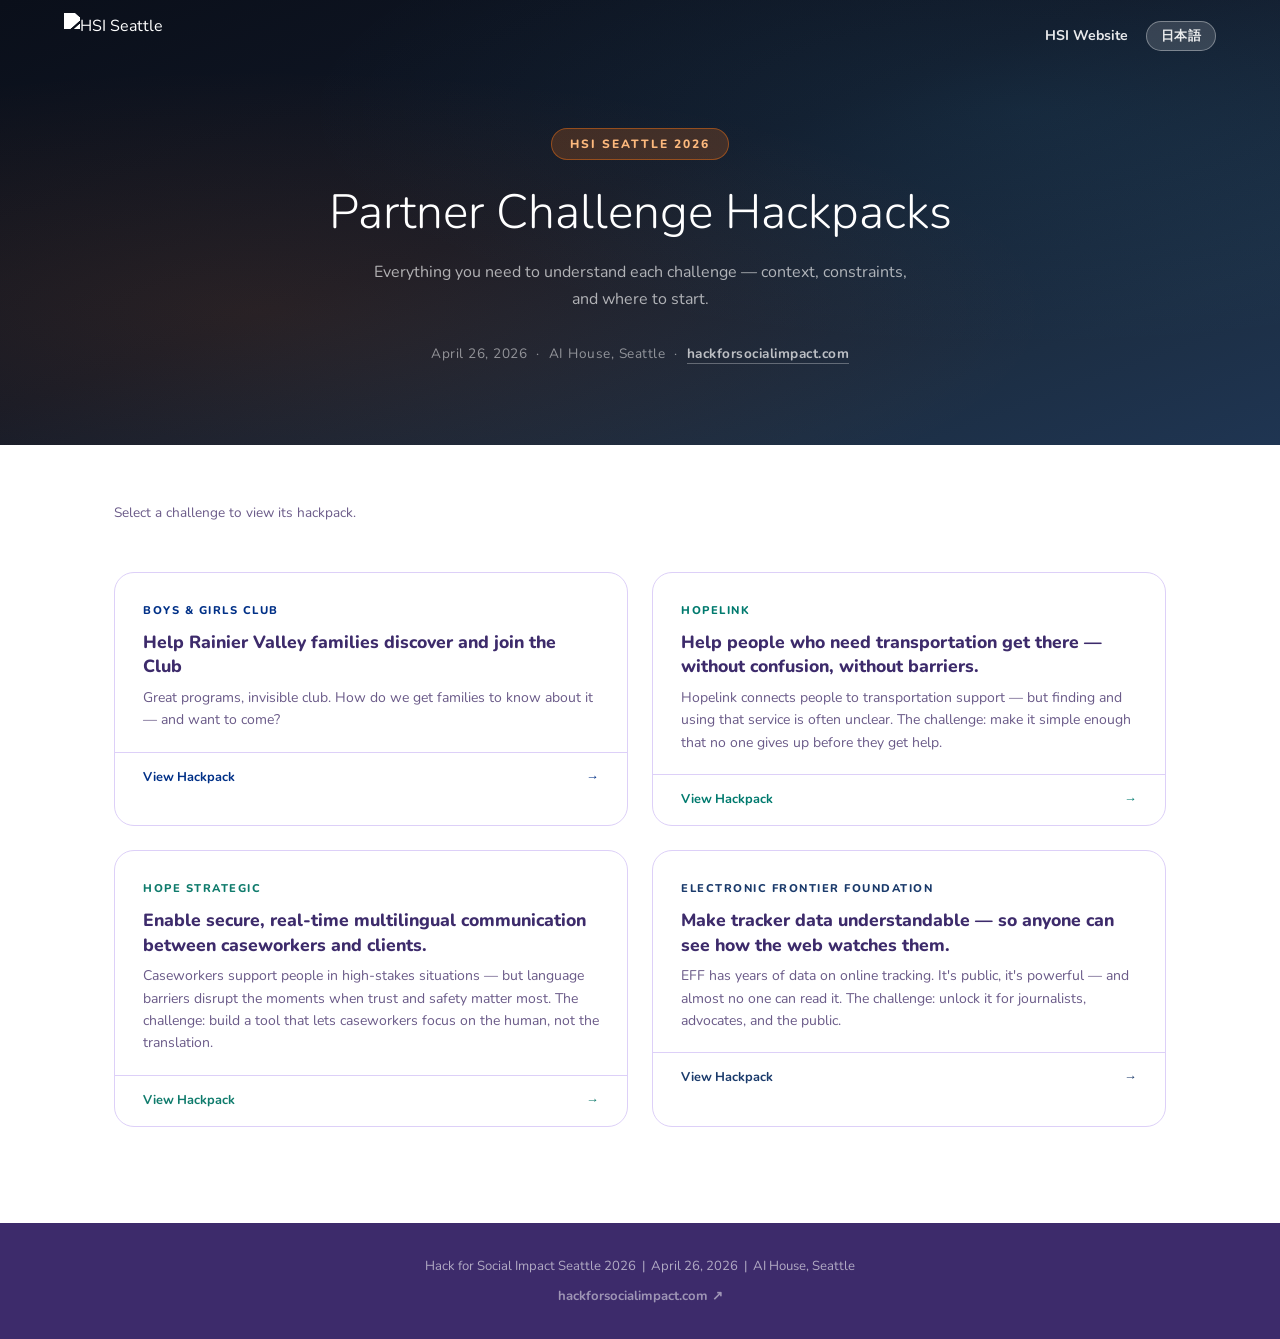
==== commit 258d38b0: "fix index layout to 2x2 grid Co-Authored-By: Claude Sonnet 4.6 <noreply@anthropic.com>" ====
--- a/index.html
+++ b/index.html
@@ -54,7 +54,7 @@
     /* Challenge cards */
     .challenge-grid {
       display: grid;
-      grid-template-columns: repeat(auto-fill, minmax(300px, 1fr));
+      grid-template-columns: repeat(2, 1fr);
       gap: 24px;
       margin-top: 48px;
     }
@@ -99,7 +99,7 @@
     html[lang="en"] .lang-en { display: inline; }
     html[lang="ja"] .lang-ja { display: inline; }
 
-    @media (max-width: 600px) {
+    @media (max-width: 700px) {
       .challenge-grid { grid-template-columns: 1fr; }
     }
   </style>
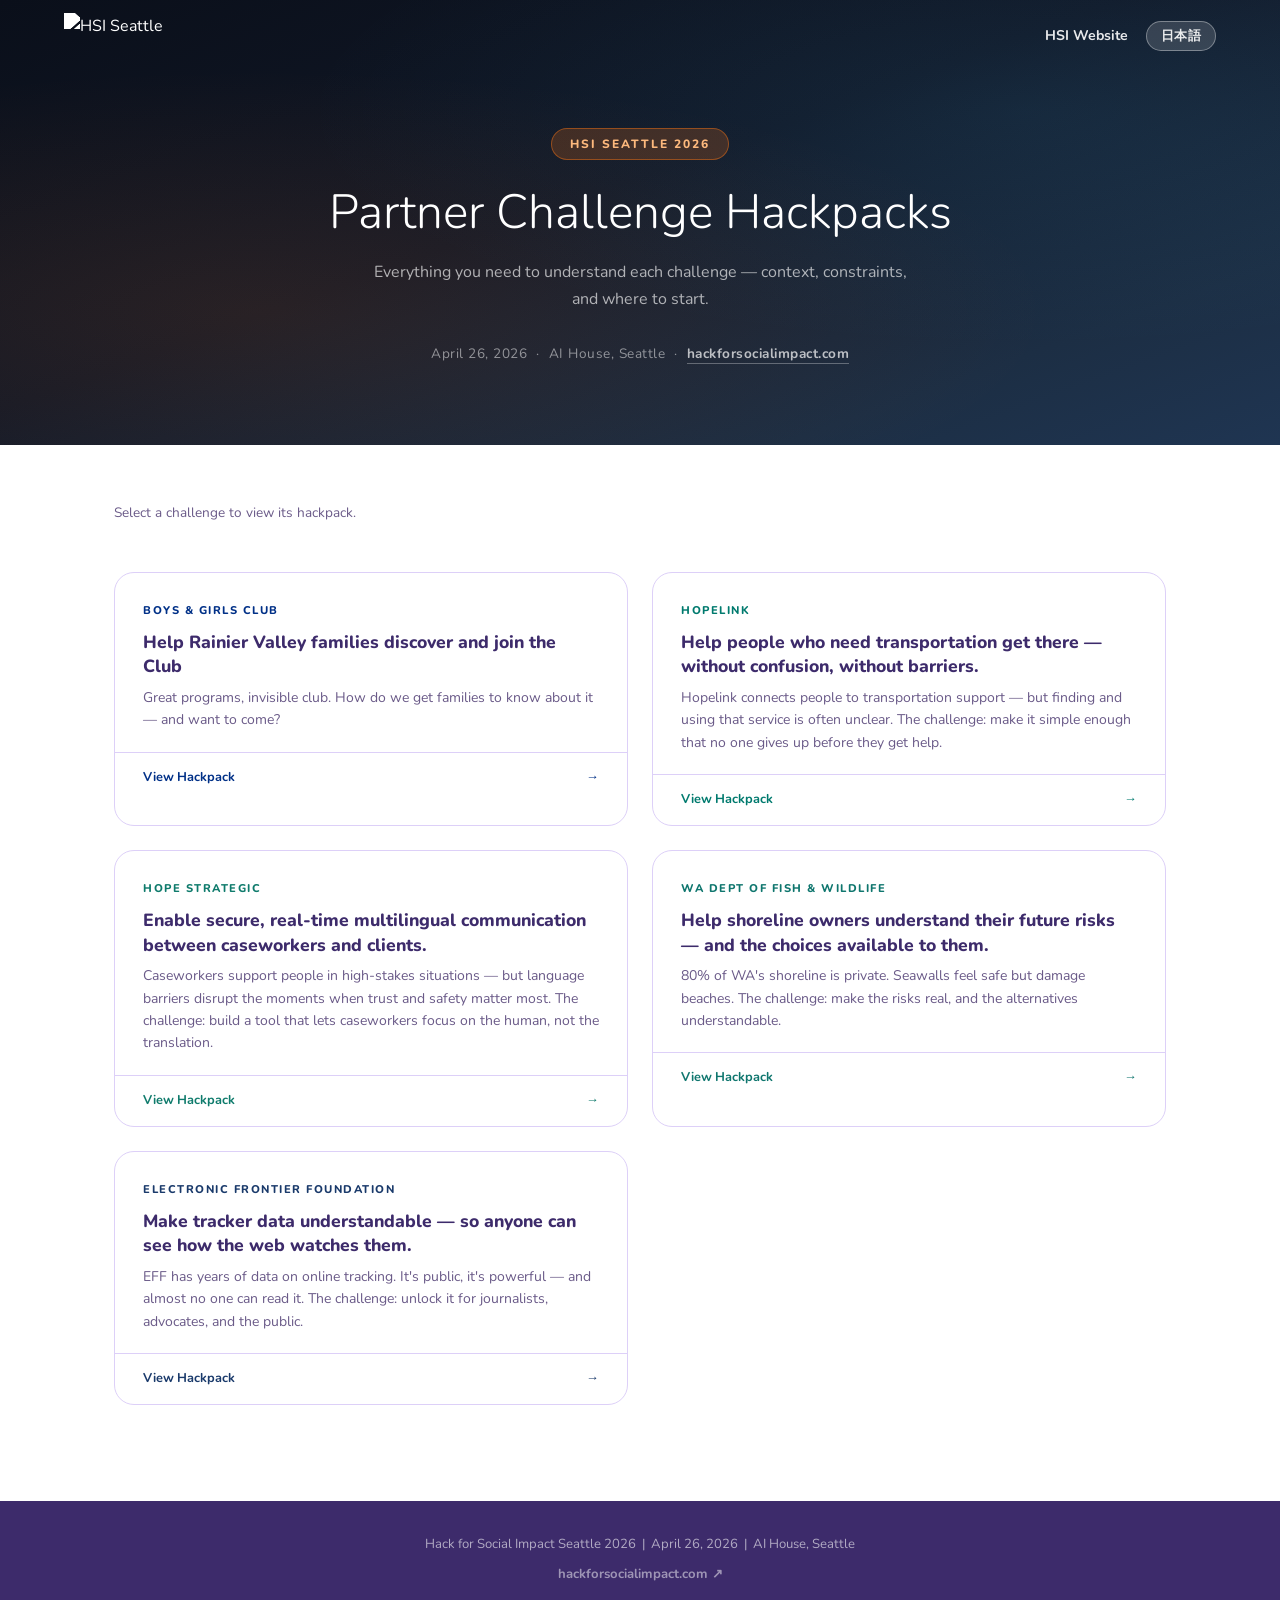
==== commit 09afb856: "add WA DFW Shoreline hackpack page Co-Authored-By: Claude Sonnet 4.6 <noreply@anthropic.com>" ====
--- a/index.html
+++ b/index.html
@@ -212,6 +212,27 @@
           </div>
         </a>
 
+        <!-- WA DFW Shoreline -->
+        <a href="./shoreline/" class="challenge-card">
+          <div class="challenge-card-header">
+            <div class="challenge-card-org" style="color:#0F766E;">
+              <span class="lang-en">WA Dept of Fish &amp; Wildlife</span><span class="lang-ja">WA 魚類野生生物局</span>
+            </div>
+            <div class="challenge-card-title">
+              <span class="lang-en">Help shoreline owners understand their future risks — and the choices available to them.</span>
+              <span class="lang-ja">海岸線の土地所有者が、将来のリスクと選べる選択肢を理解できるように。</span>
+            </div>
+            <p class="challenge-card-desc">
+              <span class="lang-en">80% of WA's shoreline is private. Seawalls feel safe but damage beaches. The challenge: make the risks real, and the alternatives understandable.</span>
+              <span class="lang-ja">WA州の海岸線の80%は私有地。シーウォールは安全に感じられるが浜辺を傷つける。チャレンジ：リスクをリアルに、代替策を理解できるものに。</span>
+            </p>
+          </div>
+          <div class="challenge-card-footer" style="color:#0F766E;">
+            <span class="lang-en">View Hackpack</span><span class="lang-ja">ハックパックを見る</span>
+            <span class="arrow">→</span>
+          </div>
+        </a>
+
         <!-- EFF -->
         <a href="./eff/" class="challenge-card">
           <div class="challenge-card-header">
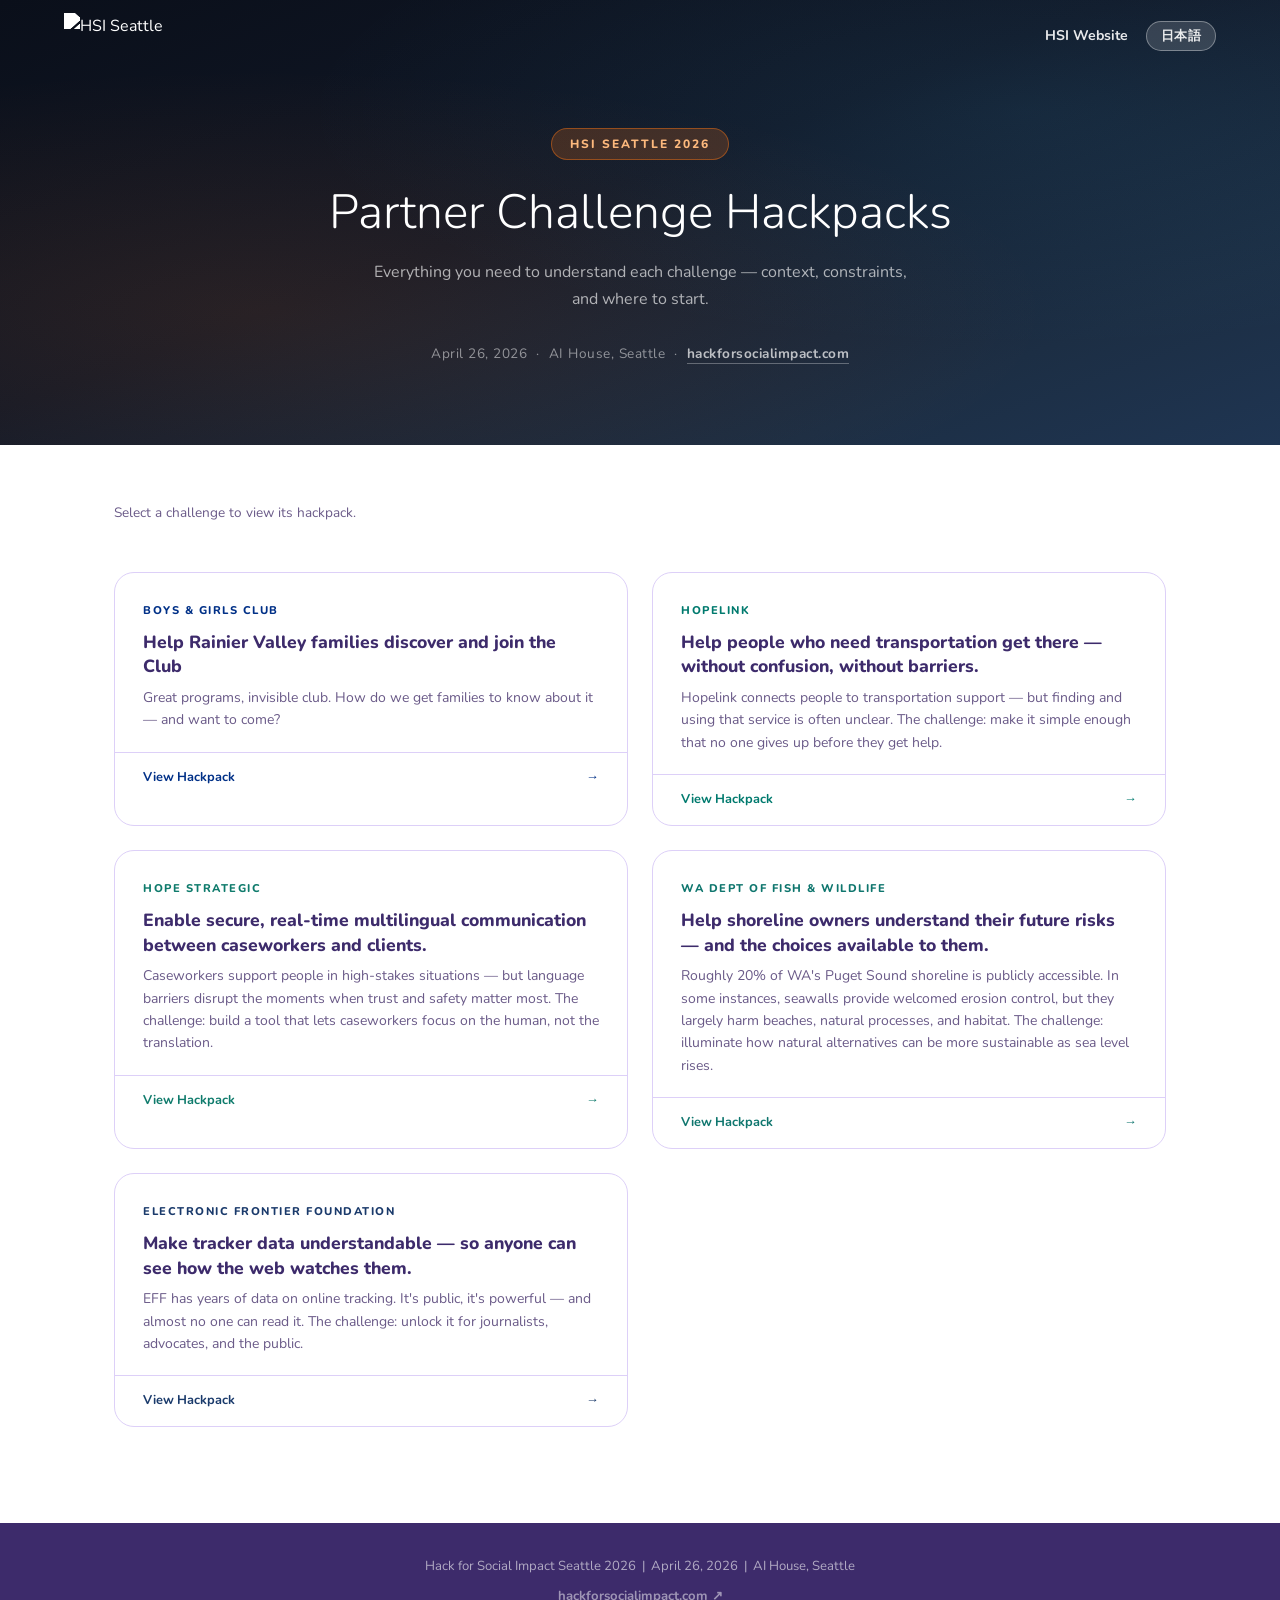
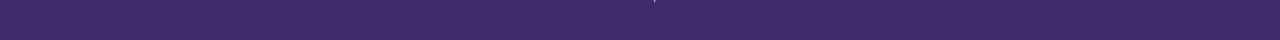
==== commit 86f3b126: "Update shoreline hackpack content with partner feedback - Fix WA DFW shoreline card description on i" ====
--- a/index.html
+++ b/index.html
@@ -223,8 +223,8 @@
               <span class="lang-ja">海岸線の土地所有者が、将来のリスクと選べる選択肢を理解できるように。</span>
             </div>
             <p class="challenge-card-desc">
-              <span class="lang-en">80% of WA's shoreline is private. Seawalls feel safe but damage beaches. The challenge: make the risks real, and the alternatives understandable.</span>
-              <span class="lang-ja">WA州の海岸線の80%は私有地。シーウォールは安全に感じられるが浜辺を傷つける。チャレンジ：リスクをリアルに、代替策を理解できるものに。</span>
+              <span class="lang-en">Roughly 20% of WA's Puget Sound shoreline is publicly accessible. In some instances, seawalls provide welcomed erosion control, but they largely harm beaches, natural processes, and habitat. The challenge: illuminate how natural alternatives can be more sustainable as sea level rises.</span>
+              <span class="lang-ja">WA州ピュージェット湾の海岸線のうち、公的にアクセスできるのは約20%。シーウォールが浸食防止に役立つケースもあるが、総じて浜辺・自然のプロセス・生息地を傷つける。チャレンジ：海面上昇が進む中、自然に沿った代替手段がいかに持続可能かを明らかにする。</span>
             </p>
           </div>
           <div class="challenge-card-footer" style="color:#0F766E;">
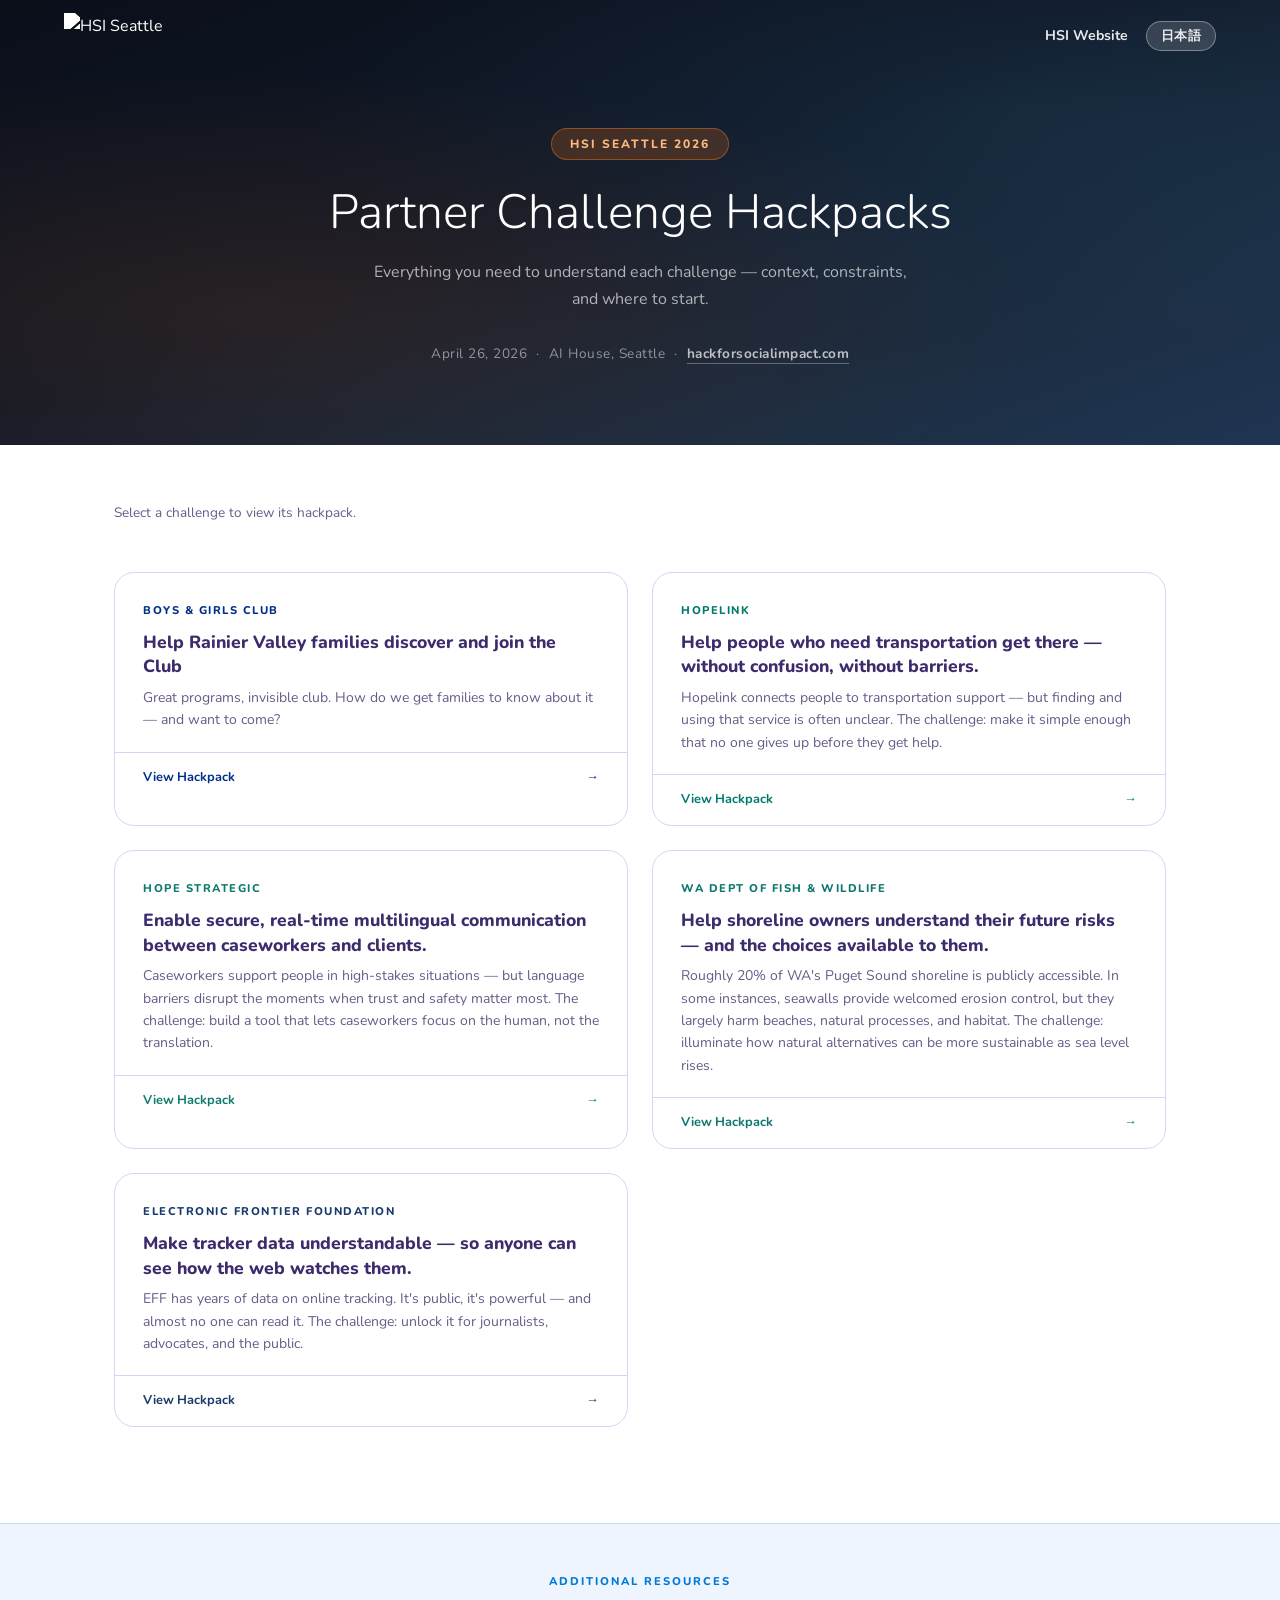
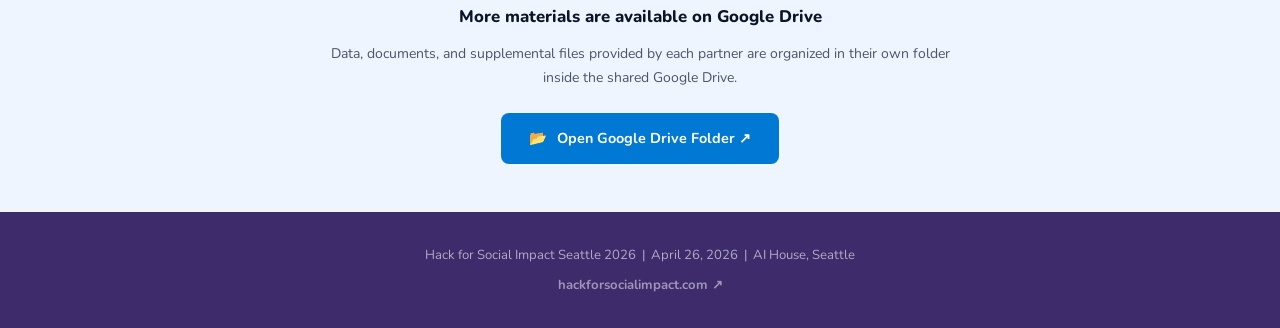
==== commit e2f59c32: "add Google Drive resources section to all hackpack pages Co-Authored-By: Claude Sonnet 4.6 <noreply@" ====
--- a/index.html
+++ b/index.html
@@ -258,6 +258,26 @@
     </div>
   </main>
 
+  <section style="background:#EEF5FF; border-top:1px solid #C7DCF5; padding:48px 24px; text-align:center;">
+    <div style="max-width:640px; margin:0 auto;">
+      <p style="font-size:0.7rem; font-weight:800; letter-spacing:2px; text-transform:uppercase; color:#0078D4; margin-bottom:12px;">
+        <span class="lang-en">Additional Resources</span><span class="lang-ja">追加資料</span>
+      </p>
+      <p style="font-size:1.05rem; font-weight:800; color:#0A1628; margin-bottom:10px;">
+        <span class="lang-en">More materials are available on Google Drive</span>
+        <span class="lang-ja">Google Drive に追加資料があります</span>
+      </p>
+      <p style="font-size:0.875rem; color:#4A5568; margin-bottom:24px; line-height:1.7;">
+        <span class="lang-en">Data, documents, and supplemental files provided by each partner are organized in their own folder inside the shared Google Drive.</span>
+        <span class="lang-ja">各パートナーから提供されたデータ・ドキュメント・補足資料は、共有 Google Drive 内のパートナー名別フォルダーに整理されています。</span>
+      </p>
+      <a href="https://drive.google.com/drive/folders/1RCeuVGvO9ooJEK97Z72QCbZwriOcgBxn" target="_blank" rel="noopener"
+        style="display:inline-flex; align-items:center; gap:10px; background:#0078D4; color:#fff; font-weight:700; font-size:0.9rem; padding:13px 28px; border-radius:8px; text-decoration:none;">
+        📂 <span class="lang-en">Open Google Drive Folder ↗</span><span class="lang-ja">Google Drive フォルダーを開く ↗</span>
+      </a>
+    </div>
+  </section>
+
   <footer style="background:var(--color-primary-dark); color:rgba(255,255,255,0.6); text-align:center; padding:32px 24px; font-size:0.82rem;">
     <p>Hack for Social Impact Seattle 2026 &nbsp;|&nbsp; April 26, 2026 &nbsp;|&nbsp; AI House, Seattle</p>
     <p style="margin-top:8px;">
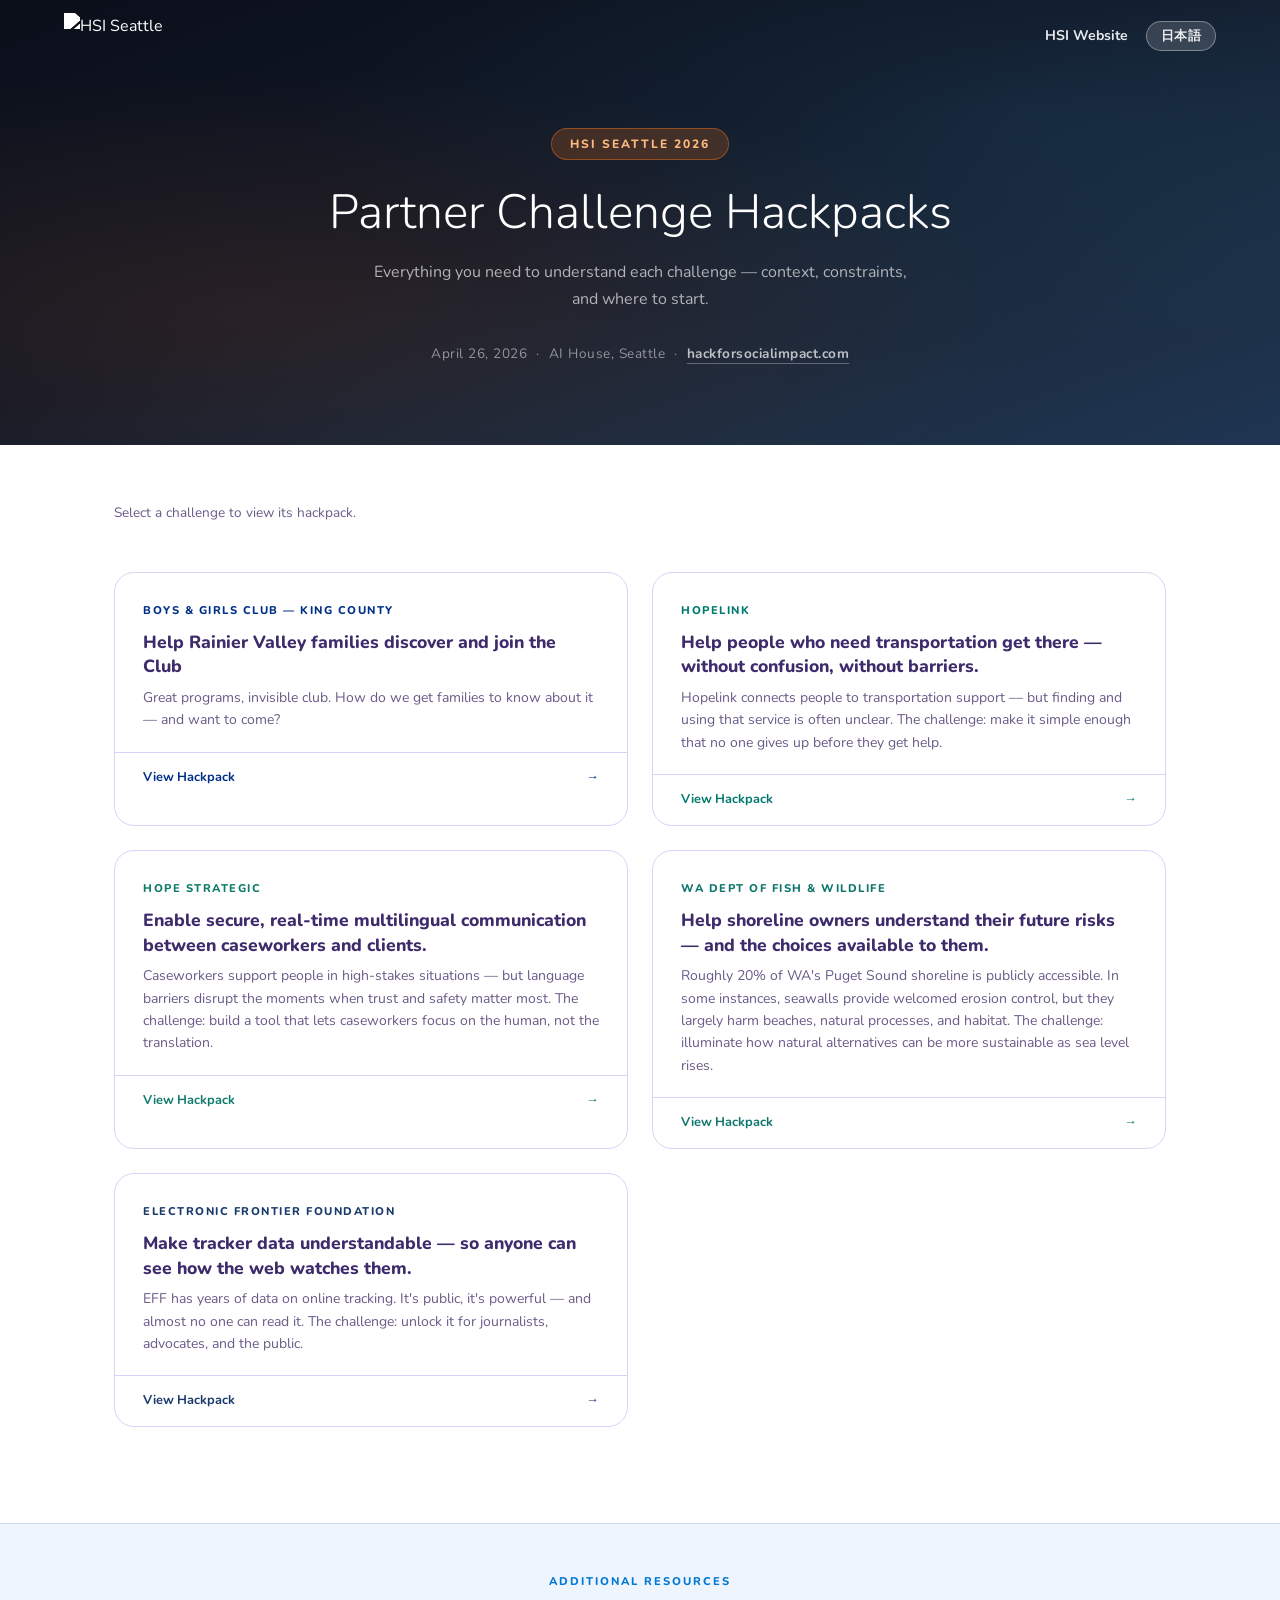
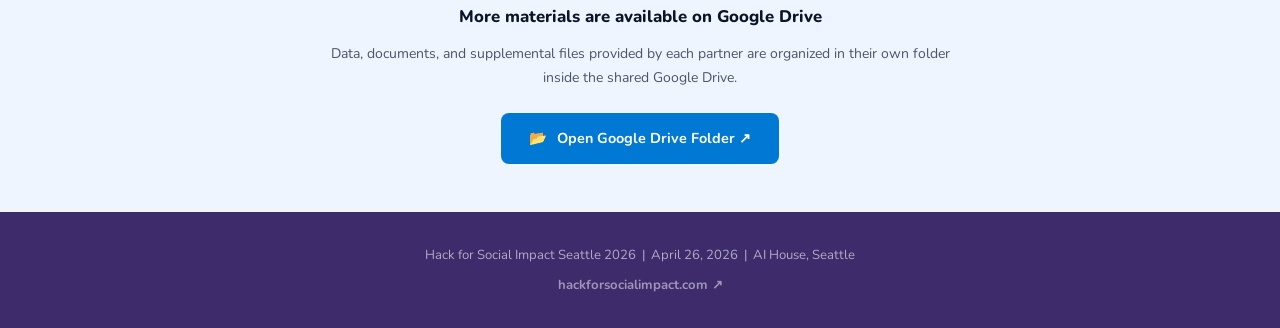
==== commit 795f118b: "rename org to Boys & Girls Club — King County Co-Authored-By: Claude Sonnet 4.6 <noreply@anthropic.c" ====
--- a/index.html
+++ b/index.html
@@ -153,7 +153,7 @@
         <a href="./bgc-v2/" class="challenge-card">
           <div class="challenge-card-header">
             <div class="challenge-card-org" style="color:#003087;">
-              <span class="lang-en">Boys &amp; Girls Club</span><span class="lang-ja">Boys &amp; Girls Club</span>
+              <span class="lang-en">Boys &amp; Girls Club — King County</span><span class="lang-ja">Boys &amp; Girls Club — King County</span>
             </div>
             <div class="challenge-card-title">
               <span class="lang-en">Help Rainier Valley families discover and join the Club</span>
